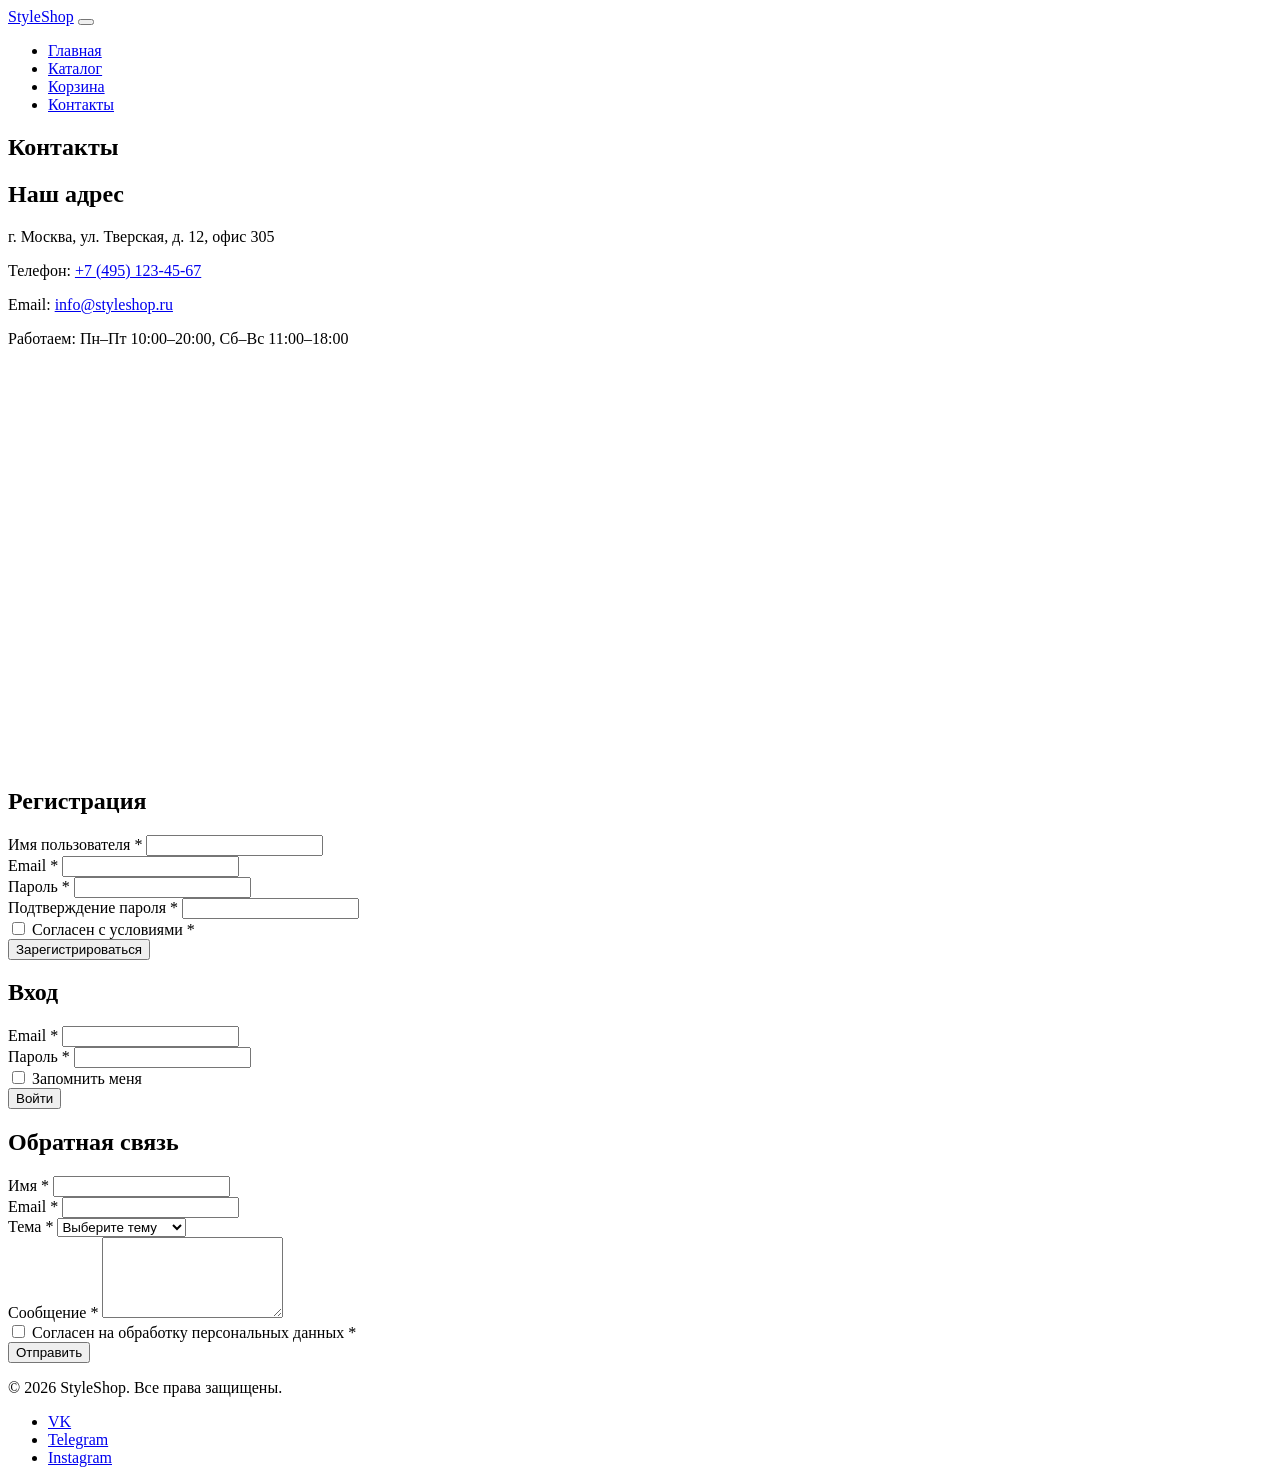
==== contacts.html @ 06dc9239 "Add files via upload" ====
<!DOCTYPE html>
<html lang="ru">
<head>
  <meta charset="UTF-8">
  <meta name="viewport" content="width=device-width, initial-scale=1.0">
  <title>Контакты — StyleShop</title>
  <link rel="preconnect" href="https://fonts.googleapis.com">
  <link rel="preconnect" href="https://fonts.gstatic.com" crossorigin>
  <link href="https://fonts.googleapis.com/css2?family=Inter:wght@400;500;600;700&display=swap" rel="stylesheet">
  <link rel="stylesheet" href="css/style.css">
</head>
<body>

  <header class="header">
    <div class="container header__inner">
      <a href="index.html" class="header__logo logo">StyleShop</a>

      <button class="header__burger burger" aria-label="Открыть меню" aria-expanded="false" aria-controls="main-nav">
        <span class="burger__line"></span>
        <span class="burger__line"></span>
        <span class="burger__line"></span>
      </button>

      <nav class="header__nav nav" id="main-nav">
        <ul class="nav__list">
          <li class="nav__item"><a href="index.html" class="nav__link">Главная</a></li>
          <li class="nav__item"><a href="catalog.html" class="nav__link">Каталог</a></li>
          <li class="nav__item"><a href="cart.html" class="nav__link">Корзина</a></li>
          <li class="nav__item"><a href="contacts.html" class="nav__link nav__link--active">Контакты</a></li>
        </ul>
      </nav>
    </div>
  </header>

  <main class="main">

    <!-- АДРЕС + КАРТА -->
    <section class="contacts">
      <div class="container">
        <h1 class="section-title">Контакты</h1>

        <div class="contacts__grid">
          <div class="contacts__info">
            <h2 class="contacts__subtitle">Наш адрес</h2>
            <p class="contacts__text">г. Москва, ул. Тверская, д. 12, офис 305</p>
            <p class="contacts__text">Телефон: <a href="tel:+74951234567" class="contacts__link">+7 (495) 123-45-67</a></p>
            <p class="contacts__text">Email: <a href="mailto:info@styleshop.ru" class="contacts__link">info@styleshop.ru</a></p>
            <p class="contacts__text">Работаем: Пн–Пт 10:00–20:00, Сб–Вс 11:00–18:00</p>
          </div>

          <div class="contacts__map map">
            <iframe
              src="https://www.google.com/maps/embed?pb=!1m18!1m12!1m3!1d2245.9!2d37.605!3d55.765!2m3!1f0!2f0!3f0!3m2!1i1024!2i768!4f13.1!3m3!1m2!1s0x0%3A0x0!2zNTXCsDQ1JzU0LjAiTiAzN8KwMzYnMTguMCJF!5e0!3m2!1sru!2sru!4v1700000000000"
              width="100%" height="400" style="border:0;"
              allowfullscreen loading="lazy"
              title="Карта: наш офис на Тверской">
            </iframe>
          </div>
        </div>
      </div>
    </section>

    <!-- ФОРМЫ -->
    <section class="forms">
      <div class="container forms__grid">

        <!-- Регистрация -->
        <form class="form form_registration" action="#" method="post">
          <h2 class="form__title">Регистрация</h2>

          <div class="form__field">
            <label for="reg-username" class="form__label">Имя пользователя <span class="form__required">*</span></label>
            <input type="text" id="reg-username" name="username" class="form__input" required minlength="3" autocomplete="username">
          </div>

          <div class="form__field">
            <label for="reg-email" class="form__label">Email <span class="form__required">*</span></label>
            <input type="email" id="reg-email" name="email" class="form__input" required autocomplete="email">
          </div>

          <div class="form__field">
            <label for="reg-password" class="form__label">Пароль <span class="form__required">*</span></label>
            <input type="password" id="reg-password" name="password" class="form__input" required minlength="8" autocomplete="new-password">
          </div>

          <div class="form__field">
            <label for="reg-password-confirm" class="form__label">Подтверждение пароля <span class="form__required">*</span></label>
            <input type="password" id="reg-password-confirm" name="password_confirm" class="form__input" required autocomplete="new-password">
          </div>

          <div class="form__field form__field_checkbox">
            <input type="checkbox" id="reg-terms" name="terms" class="form__checkbox" required>
            <label for="reg-terms" class="form__label form__label_checkbox">Согласен с условиями <span class="form__required">*</span></label>
          </div>

          <button type="submit" class="button button_theme_primary button_size_l form__submit">Зарегистрироваться</button>
        </form>

        <!-- Вход -->
        <form class="form form_login" action="#" method="post">
          <h2 class="form__title">Вход</h2>

          <div class="form__field">
            <label for="login-email" class="form__label">Email <span class="form__required">*</span></label>
            <input type="email" id="login-email" name="email" class="form__input" required autocomplete="username">
          </div>

          <div class="form__field">
            <label for="login-password" class="form__label">Пароль <span class="form__required">*</span></label>
            <input type="password" id="login-password" name="password" class="form__input" required autocomplete="current-password">
          </div>

          <div class="form__field form__field_checkbox">
            <input type="checkbox" id="login-remember" name="remember" class="form__checkbox">
            <label for="login-remember" class="form__label form__label_checkbox">Запомнить меня</label>
          </div>

          <button type="submit" class="button button_theme_primary button_size_l form__submit">Войти</button>
        </form>

        <!-- Обратная связь -->
        <form class="form form_feedback" action="#" method="post">
          <h2 class="form__title">Обратная связь</h2>

          <div class="form__field">
            <label for="fb-name" class="form__label">Имя <span class="form__required">*</span></label>
            <input type="text" id="fb-name" name="name" class="form__input" required autocomplete="name">
          </div>

          <div class="form__field">
            <label for="fb-email" class="form__label">Email <span class="form__required">*</span></label>
            <input type="email" id="fb-email" name="email" class="form__input" required autocomplete="email">
          </div>

          <div class="form__field">
            <label for="fb-subject" class="form__label">Тема <span class="form__required">*</span></label>
            <select id="fb-subject" name="subject" class="form__select" required>
              <option value="">Выберите тему</option>
              <option value="order">Вопрос по заказу</option>
              <option value="delivery">Доставка</option>
              <option value="return">Возврат</option>
              <option value="other">Другое</option>
            </select>
          </div>

          <div class="form__field">
            <label for="fb-message" class="form__label">Сообщение <span class="form__required">*</span></label>
            <textarea id="fb-message" name="message" class="form__textarea" rows="5" required></textarea>
          </div>

          <div class="form__field form__field_checkbox">
            <input type="checkbox" id="fb-privacy" name="privacy" class="form__checkbox" required>
            <label for="fb-privacy" class="form__label form__label_checkbox">Согласен на обработку персональных данных <span class="form__required">*</span></label>
          </div>

          <button type="submit" class="button button_theme_primary button_size_l form__submit">Отправить</button>
        </form>

      </div>
    </section>
  </main>

  <footer class="footer">
    <div class="container footer__inner">
      <p class="footer__copy">© 2026 StyleShop. Все права защищены.</p>
      <ul class="footer__socials">
        <li><a href="#" class="footer__link">VK</a></li>
        <li><a href="#" class="footer__link">Telegram</a></li>
        <li><a href="#" class="footer__link">Instagram</a></li>
      </ul>
    </div>
  </footer>

  <script src="js/script.js"></script>
</body>
</html>
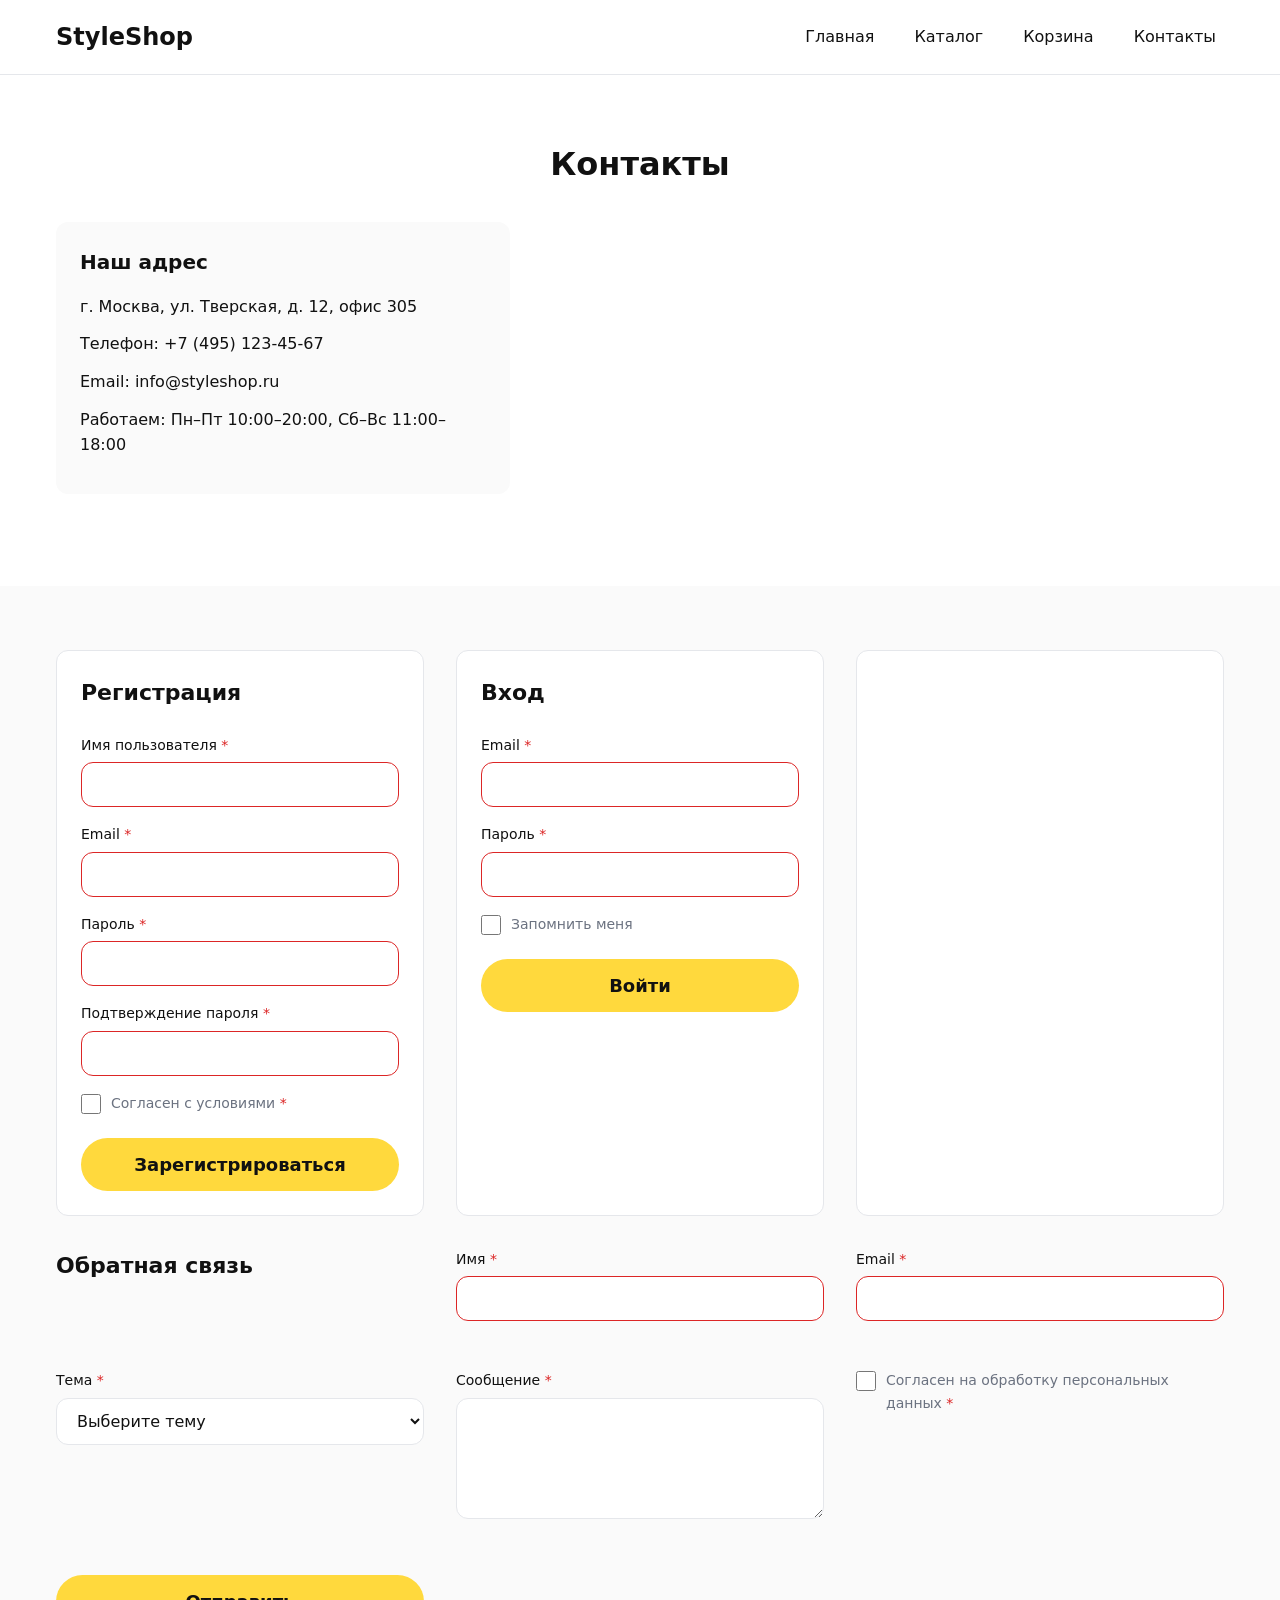
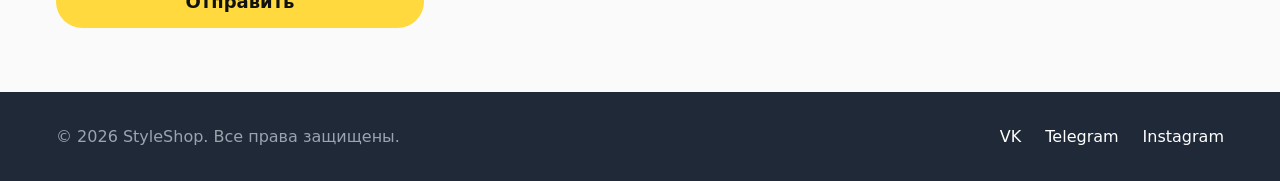
==== commit 5e53261b: "Подключение фронтенда к API, поиск, seed товаров" ====
--- a/contacts.html
+++ b/contacts.html
@@ -65,7 +65,7 @@
       <div class="container forms__grid">
 
         <!-- Регистрация -->
-        <form class="form form_registration" action="#" method="post">
+   <form class="form form_registration" novalidate>
           <h2 class="form__title">Регистрация</h2>
 
           <div class="form__field">
@@ -97,7 +97,7 @@
         </form>
 
         <!-- Вход -->
-        <form class="form form_login" action="#" method="post">
+<form class="form form_login" novalidate>
           <h2 class="form__title">Вход</h2>
 
           <div class="form__field">
@@ -119,7 +119,7 @@
         </form>
 
         <!-- Обратная связь -->
-        <form class="form form_feedback" action="#" method="post">
+       <form class="form form_feedback" novalidate></form>
           <h2 class="form__title">Обратная связь</h2>
 
           <div class="form__field">
--- a/css/style.css
+++ b/css/style.css
@@ -0,0 +1,960 @@
+/* ========== БАЗА ========== */
+*,
+*::before,
+*::after {
+  box-sizing: border-box;
+  margin: 0;
+  padding: 0;
+}
+
+:root {
+  --color-accent: #ffd93d;
+  --color-accent-dark: #f5c518;
+  --color-dark: #111111;
+  --color-dark-hover: #2a2a2a;
+  --color-text: #111111;
+  --color-text-muted: #6b7280;
+  --color-bg: #ffffff;
+  --color-bg-alt: #fafafa;
+  --color-border: #e5e7eb;
+  --radius: 12px;
+  --radius-pill: 999px;
+  --container: 1200px;
+  --font: 'Inter', system-ui, -apple-system, sans-serif;
+}
+
+html {
+  font-size: 16px;
+  scroll-behavior: smooth;
+}
+
+body {
+  font-family: var(--font);
+  font-size: 1rem;
+  line-height: 1.6;
+  color: var(--color-text);
+  background: var(--color-bg);
+  -webkit-font-smoothing: antialiased;
+}
+
+img {
+  max-width: 100%;
+  height: auto;
+  display: block;
+}
+
+a {
+  color: inherit;
+  text-decoration: none;
+}
+
+ul, ol {
+  list-style: none;
+}
+
+.container {
+  max-width: var(--container);
+  margin: 0 auto;
+  padding: 0 1rem;
+}
+
+.section-title {
+  font-size: clamp(1.5rem, 3vw, 2rem);
+  font-weight: 700;
+  margin-bottom: 2rem;
+  text-align: center;
+}
+
+/* ========== КНОПКИ ========== */
+.button {
+  display: inline-flex;
+  align-items: center;
+  justify-content: center;
+  gap: 0.5rem;
+  padding: 0.75rem 1.5rem;
+  border: none;
+  border-radius: var(--radius-pill);
+  font-family: inherit;
+  font-size: 1rem;
+  font-weight: 600;
+  cursor: pointer;
+  transition: all 0.15s ease;
+  text-align: center;
+}
+
+.button_theme_dark {
+  background-color: var(--color-dark);
+  color: #fff;
+}
+.button_theme_dark:hover {
+  background-color: var(--color-dark-hover);
+  transform: translateY(-2px);
+}
+.button_theme_dark:focus-visible {
+  outline: 2px solid var(--color-accent);
+  outline-offset: 2px;
+}
+.button_theme_dark:active { transform: scale(0.98); }
+.button_theme_dark:disabled {
+  opacity: 0.5;
+  cursor: not-allowed;
+  pointer-events: none;
+}
+
+.button_theme_primary {
+  background-color: var(--color-accent);
+  color: var(--color-dark);
+}
+.button_theme_primary:hover { background-color: var(--color-accent-dark); }
+.button_theme_primary:focus-visible {
+  outline: 2px solid var(--color-dark);
+  outline-offset: 2px;
+}
+.button_theme_primary:active { transform: scale(0.98); }
+
+.button_theme_secondary {
+  background-color: #f3f4f6;
+  color: var(--color-dark);
+}
+.button_theme_secondary:hover { background-color: #e5e7eb; }
+
+.button_size_s { padding: 0.5rem 1rem; font-size: 0.875rem; }
+.button_size_l { padding: 1rem 2rem; font-size: 1.125rem; }
+
+@media (prefers-reduced-motion: reduce) {
+  .button { transition: none; }
+  .button:hover { transform: none; }
+}
+
+/* ========== ШАПКА ========== */
+.header {
+  background: #fff;
+  border-bottom: 1px solid var(--color-border);
+  position: sticky;
+  top: 0;
+  z-index: 100;
+}
+
+.header__inner {
+  display: flex;
+  justify-content: space-between;
+  align-items: center;
+  padding-top: 1rem;
+  padding-bottom: 1rem;
+  position: relative;
+}
+
+.logo {
+  font-size: 1.5rem;
+  font-weight: 700;
+  color: var(--color-primary);
+}
+
+.nav__list {
+  display: none;
+  flex-direction: column;
+  position: absolute;
+  top: 100%;
+  left: 0;
+  width: 100%;
+  background: #fff;
+  border-bottom: 1px solid var(--color-border);
+  padding: 1rem 0;
+}
+
+.nav__list.active { display: flex; }
+
+.nav__link {
+  display: block;
+  padding: 0.75rem 1rem;
+  font-weight: 500;
+  color: var(--color-text);
+  transition: color 0.15s;
+}
+.nav__link:hover { color: var(--color-primary); }
+.nav__link--active { color: var(--color-primary); }
+
+/* Бургер */
+.burger {
+  display: flex;
+  flex-direction: column;
+  gap: 5px;
+  background: none;
+  border: none;
+  cursor: pointer;
+  padding: 8px;
+}
+.burger__line {
+  display: block;
+  width: 24px;
+  height: 2px;
+  background: var(--color-text);
+  transition: transform 0.3s ease, opacity 0.3s ease;
+}
+.burger[aria-expanded="true"] .burger__line:nth-child(1) {
+  transform: translateY(7px) rotate(45deg);
+}
+.burger[aria-expanded="true"] .burger__line:nth-child(2) { opacity: 0; }
+.burger[aria-expanded="true"] .burger__line:nth-child(3) {
+  transform: translateY(-7px) rotate(-45deg);
+}
+
+/* ========== HERO ========== */
+.hero {
+    background: #fff;
+    padding: 2rem 0 4rem;
+  }
+  
+  .hero__inner {
+    display: flex;
+    flex-direction: column;
+    gap: 2rem;
+    align-items: center;
+  }
+  
+  .hero__content { flex: 1; text-align: center; }
+  
+  .hero__title {
+    font-size: clamp(2rem, 6vw, 4rem);
+    font-weight: 900;
+    line-height: 1.05;
+    letter-spacing: -0.02em;
+    margin-bottom: 1.25rem;
+    text-transform: uppercase;
+  }
+  
+  .hero__accent {
+    background: var(--color-accent);
+    padding: 0 0.4rem;
+    display: inline-block;
+  }
+  
+  .hero__text {
+    font-size: 1.125rem;
+    color: var(--color-text-muted);
+    margin-bottom: 2rem;
+    max-width: 480px;
+    margin-left: auto;
+    margin-right: auto;
+  }
+  
+  .hero__image-wrap {
+    flex: 1;
+    width: 100%;
+    max-width: 560px;
+    position: relative;
+  }
+  
+  .hero__image-wrap::before {
+    content: '';
+    position: absolute;
+    inset: -12px -12px 12px 12px;
+    border: 2px solid var(--color-dark);
+    border-radius: var(--radius);
+    z-index: 0;
+    box-shadow: 0 8px 20px rgba(0, 0, 0, 0.1);
+  }
+  
+  .hero__image {
+    position: relative;
+    z-index: 1;
+    width: 100%;
+    aspect-ratio: 7 / 8;
+    object-fit: cover;
+    border-radius: var(--radius);
+    border: 8px solid #ffffff;
+    box-shadow: 0 12px 32px rgba(0, 0, 0, 0.15);
+  }
+  
+  /* ========== БРЕНДЫ ========== */
+  .brands {
+    background: var(--color-accent);
+    padding: 1.5rem 0;
+    overflow: hidden;
+  }
+  
+  .brands__list {
+    display: flex;
+    gap: 2rem;
+    justify-content: space-between;
+    align-items: center;
+    flex-wrap: wrap;
+  }
+  
+  .brands__item {
+    font-size: 1.25rem;
+    font-weight: 700;
+    color: var(--color-dark);
+    text-transform: uppercase;
+    letter-spacing: 0.05em;
+    opacity: 0.85;
+    transition: opacity 0.15s;
+  }
+  .brands__item:hover { opacity: 1; }
+  
+  /* ========== НОВИНКИ ========== */
+  .new-arrivals {
+    padding: 4rem 0;
+  }
+  
+  .new-arrivals__title {
+    font-size: clamp(1.5rem, 3vw, 2rem);
+    font-weight: 800;
+    text-transform: uppercase;
+    margin-bottom: 2rem;
+  }
+  
+  .new-arrivals__grid {
+    display: grid;
+    grid-template-columns: 1fr;
+    gap: 1.5rem;
+  }
+  
+  .category-card {
+    display: flex;
+    flex-direction: column;
+    border-radius: var(--radius);
+    overflow: hidden;
+    transition: transform 0.2s ease;
+  }
+  .category-card:hover { transform: translateY(-4px); }
+  
+  .category-card__image {
+    width: 100%;
+    aspect-ratio: 5 / 6;
+    object-fit: cover;
+    background: #e5e7eb;
+  }
+  
+  .category-card__info {
+    padding: 1rem 0;
+    display: flex;
+    justify-content: space-between;
+    align-items: center;
+    gap: 1rem;
+  }
+  
+  .category-card__title {
+    font-size: 1.125rem;
+    font-weight: 600;
+  }
+  
+  .category-card__link {
+    font-size: 0.875rem;
+    font-weight: 600;
+    color: var(--color-text-muted);
+    white-space: nowrap;
+    transition: color 0.15s;
+  }
+  .category-card:hover .category-card__link { color: var(--color-dark); }
+  
+  /* ========== PAYDAY SALE ========== */
+  .sale {
+    background: var(--color-accent);
+    padding: 3rem 0;
+    margin: 2rem 0;
+    border-radius: var(--radius);
+    overflow: hidden;
+  }
+  
+  .sale__inner {
+    display: flex;
+    flex-direction: column;
+    gap: 2rem;
+    align-items: center;
+  }
+  
+  .sale__content { flex: 1; text-align: center; }
+  
+  .sale__label {
+    font-size: 0.875rem;
+    font-weight: 600;
+    text-transform: uppercase;
+    letter-spacing: 0.1em;
+    margin-bottom: 0.5rem;
+  }
+  
+  .sale__title {
+    font-size: clamp(2rem, 5vw, 3.5rem);
+    font-weight: 900;
+    line-height: 1;
+    text-transform: uppercase;
+    letter-spacing: -0.02em;
+    margin-bottom: 0.75rem;
+  }
+  
+  .sale__text {
+    font-size: 1.125rem;
+    margin-bottom: 1.5rem;
+  }
+  
+  .sale__image {
+    flex: 1;
+    width: 100%;
+    max-width: 500px;
+    aspect-ratio: 6 / 7;
+    object-fit: cover;
+    border-radius: var(--radius);
+  }
+  
+  /* ========== CTA ========== */
+  .cta {
+    padding: 4rem 0;
+    background: var(--color-dark);
+    color: #fff;
+  }
+  .cta__inner { text-align: center; }
+  .cta__title {
+    font-size: clamp(1.5rem, 4vw, 2.5rem);
+    font-weight: 800;
+    text-transform: uppercase;
+    margin-bottom: 0.75rem;
+  }
+  .cta__text {
+    font-size: 1.125rem;
+    margin-bottom: 2rem;
+    opacity: 0.8;
+  }
+
+/* ========== ПОДВАЛ ========== */
+.footer {
+  background: #1f2937;
+  color: #fff;
+  padding: 2rem 0;
+}
+.footer__inner {
+  display: flex;
+  flex-direction: column;
+  gap: 1rem;
+  align-items: center;
+  text-align: center;
+}
+.footer__copy { color: #9ca3af; }
+.footer__socials {
+  display: flex;
+  gap: 1.5rem;
+}
+.footer__link {
+  color: #fff;
+  transition: color 0.15s;
+}
+.footer__link:hover { color: var(--color-primary); }
+
+/* ========== ПЛАНШЕТ (≥768px) ========== */
+@media (min-width: 768px) {
+  .burger { display: none; }
+
+  .nav__list {
+    display: flex;
+    flex-direction: row;
+    position: static;
+    width: auto;
+    background: none;
+    border: none;
+    padding: 0;
+    gap: 1.5rem;
+  }
+  .nav__link { padding: 0.5rem; }
+
+  .hero__inner {
+    flex-direction: row;
+    text-align: left;
+  }
+  .hero__content { text-align: left; }
+
+  .features__list {
+    flex-direction: row;
+  }
+  .features__item { flex: 1; }
+
+  .footer__inner {
+    flex-direction: row;
+    justify-content: space-between;
+    text-align: left;
+  }
+}
+
+/* ========== ДЕСКТОП (≥1200px) ========== */
+@media (min-width: 1200px) {
+  .hero { padding: 5rem 0; }
+  .features { padding: 6rem 0; }
+  .steps { padding: 6rem 0; }
+}
+/* ========== КАТАЛОГ ========== */
+.catalog {
+    padding: 3rem 0;
+  }
+  
+  .category {
+    margin-bottom: 3rem;
+  }
+  
+  .category__title {
+    font-size: 1.5rem;
+    font-weight: 600;
+    margin-bottom: 1.5rem;
+    padding-bottom: 0.5rem;
+    border-bottom: 2px solid var(--color-border);
+  }
+  
+  .category__grid {
+    display: grid;
+    grid-template-columns: 1fr;
+    gap: 1.5rem;
+  }
+  
+  /* ========== КАРТОЧКА ТОВАРА ========== */
+  .product-card {
+    display: flex;
+    flex-direction: column;
+    padding: 1rem;
+    border: 1px solid var(--color-border);
+    border-radius: var(--radius);
+    background: #fff;
+    transition: box-shadow 0.2s ease, transform 0.2s ease;
+  }
+  
+  .product-card:hover {
+    box-shadow: 0 4px 16px rgba(0, 0, 0, 0.08);
+    transform: translateY(-2px);
+  }
+  
+  .product-card__image {
+    width: 100%;
+    aspect-ratio: 3 / 4;
+    object-fit: cover;
+    border-radius: var(--radius);
+    background: #e5e7eb;
+    margin-bottom: 1rem;
+  }
+  
+  .product-card__title {
+    font-size: 1.125rem;
+    font-weight: 600;
+    margin-bottom: 0.5rem;
+  }
+  
+  .product-card__price {
+    font-size: 1.25rem;
+    font-weight: 700;
+    color: var(--color-primary);
+    margin-bottom: 1rem;
+  }
+  
+  .product-card__button {
+    margin-top: auto;
+    width: 100%;
+  }
+  
+  /* ========== КАТАЛОГ: ПЛАНШЕТ ========== */
+  @media (min-width: 768px) {
+    .category__grid {
+      grid-template-columns: repeat(2, 1fr);
+    }
+  }
+  
+  /* ========== КАТАЛОГ: ДЕСКТОП ========== */
+  @media (min-width: 1200px) {
+    .catalog { padding: 4rem 0; }
+  
+    .category__grid {
+      grid-template-columns: repeat(3, 1fr);
+      gap: 2rem;
+    }
+  }
+  
+  @media (prefers-reduced-motion: reduce) {
+    .product-card { transition: none; }
+    .product-card:hover { transform: none; }
+  }
+  /* ========== КОРЗИНА ========== */
+.cart {
+    padding: 3rem 0;
+  }
+  
+  .cart__table-wrap {
+    overflow-x: auto;
+    border: 1px solid var(--color-border);
+    border-radius: var(--radius);
+    margin-bottom: 2rem;
+  }
+  
+  .cart__table {
+    width: 100%;
+    border-collapse: collapse;
+    font-size: 0.95rem;
+  }
+  
+  .cart__table th,
+  .cart__table td {
+    padding: 1rem;
+    text-align: left;
+    border-bottom: 1px solid var(--color-border);
+  }
+  
+  .cart__table thead th {
+    background: var(--color-bg-alt);
+    font-weight: 600;
+    font-size: 0.875rem;
+    text-transform: uppercase;
+    letter-spacing: 0.03em;
+    color: var(--color-text-muted);
+  }
+  
+  .cart__table tbody tr:last-child td {
+    border-bottom: none;
+  }
+  
+  .cart__table tbody tr:hover {
+    background: var(--color-bg-alt);
+  }
+  
+  .cart__table tfoot td {
+    background: var(--color-bg-alt);
+    font-weight: 700;
+    font-size: 1.125rem;
+    border-top: 2px solid var(--color-border);
+  }
+  
+  .cart__total-label {
+    text-align: right;
+  }
+  
+  .cart__total-value {
+    color: var(--color-primary);
+    white-space: nowrap;
+  }
+  
+  .cart__actions {
+    display: flex;
+    flex-direction: column;
+    gap: 1rem;
+  }
+  
+  /* ========== КОРЗИНА: ПЛАНШЕТ ========== */
+  @media (min-width: 768px) {
+    .cart__actions {
+      flex-direction: row;
+      justify-content: flex-end;
+    }
+  }
+  
+  /* ========== КОРЗИНА: МОБИЛЬНАЯ ТАБЛИЦА (карточки) ========== */
+  @media (max-width: 767px) {
+    .cart__table thead {
+      display: none;
+    }
+  
+    .cart__table,
+    .cart__table tbody,
+    .cart__table tr,
+    .cart__table td,
+    .cart__table tfoot {
+      display: block;
+      width: 100%;
+    }
+  
+    .cart__table tr {
+      padding: 1rem 0;
+      border-bottom: 1px solid var(--color-border);
+    }
+  
+    .cart__table td {
+      display: flex;
+      justify-content: space-between;
+      padding: 0.5rem 1rem;
+      border: none;
+      text-align: right;
+    }
+  
+    .cart__table td::before {
+      content: attr(data-label);
+      font-weight: 600;
+      color: var(--color-text-muted);
+      text-align: left;
+      margin-right: 1rem;
+    }
+  
+    .cart__table tfoot td {
+      display: flex;
+      justify-content: space-between;
+      padding: 1rem;
+    }
+  
+    .cart__total-label {
+      text-align: left;
+    }
+  }
+  /* ========== КОНТАКТЫ ========== */
+.contacts {
+    padding: 3rem 0;
+  }
+  
+  .contacts__grid {
+    display: grid;
+    grid-template-columns: 1fr;
+    gap: 2rem;
+  }
+  
+  .contacts__info {
+    background: var(--color-bg-alt);
+    padding: 1.5rem;
+    border-radius: var(--radius);
+  }
+  
+  .contacts__subtitle {
+    font-size: 1.25rem;
+    font-weight: 600;
+    margin-bottom: 1rem;
+  }
+  
+  .contacts__text {
+    margin-bottom: 0.75rem;
+    color: var(--color-text);
+  }
+  
+  .contacts__link {
+    color: var(--color-primary);
+    transition: color 0.15s;
+  }
+  .contacts__link:hover {
+    color: var(--color-primary-dark);
+    text-decoration: underline;
+  }
+  
+  .map {
+    border-radius: var(--radius);
+    overflow: hidden;
+    min-height: 300px;
+  }
+  .map iframe {
+    display: block;
+    width: 100%;
+    height: 100%;
+    min-height: 300px;
+  }
+  
+  /* ========== ФОРМЫ: СЕТКА ========== */
+  .forms {
+    padding: 3rem 0;
+    background: var(--color-bg-alt);
+  }
+  
+  .forms__grid {
+    display: grid;
+    grid-template-columns: 1fr;
+    gap: 2rem;
+  }
+  
+  /* ========== ФОРМА (общие стили) ========== */
+  .form {
+    background: #fff;
+    padding: 1.5rem;
+    border-radius: var(--radius);
+    border: 1px solid var(--color-border);
+  }
+  
+  .form__title {
+    font-size: 1.375rem;
+    font-weight: 700;
+    margin-bottom: 1.5rem;
+  }
+  
+  .form__field {
+    margin-bottom: 1rem;
+  }
+  
+  .form__label {
+    display: block;
+    font-size: 0.875rem;
+    font-weight: 500;
+    margin-bottom: 0.375rem;
+    color: var(--color-text);
+  }
+  
+  .form__required {
+    color: #dc2626;
+  }
+  
+  .form__input,
+  .form__select,
+  .form__textarea {
+    display: block;
+    width: 100%;
+    padding: 0.75rem 1rem;
+    font-family: inherit;
+    font-size: 1rem;
+    color: var(--color-text);
+    background: #fff;
+    border: 1px solid var(--color-border);
+    border-radius: var(--radius);
+    transition: border-color 0.15s, box-shadow 0.15s;
+    min-height: 44px;
+  }
+  
+  .form__input:focus,
+  .form__select:focus,
+  .form__textarea:focus {
+    outline: none;
+    border-color: var(--color-primary);
+    box-shadow: 0 0 0 3px rgba(37, 99, 235, 0.15);
+  }
+  
+  .form__input:invalid:not(:placeholder-shown),
+  .form__input:not(:placeholder-shown):invalid {
+    border-color: #dc2626;
+  }
+  
+  .form__textarea {
+    resize: vertical;
+    min-height: 120px;
+  }
+  
+  /* Чекбоксы */
+  .form__field_checkbox {
+    display: flex;
+    align-items: flex-start;
+    gap: 0.625rem;
+  }
+  
+  .form__checkbox {
+    flex-shrink: 0;
+    width: 20px;
+    height: 20px;
+    margin-top: 2px;
+    accent-color: var(--color-primary);
+    cursor: pointer;
+  }
+  
+  .form__label_checkbox {
+    font-size: 0.875rem;
+    font-weight: 400;
+    color: var(--color-text-muted);
+    cursor: pointer;
+    margin-bottom: 0;
+  }
+  
+  .form__submit {
+    width: 100%;
+    margin-top: 0.5rem;
+  }
+  
+  /* ========== ПЛАНШЕТ ========== */
+  @media (min-width: 768px) {
+    .contacts__grid {
+      grid-template-columns: 1fr 1.5fr;
+      align-items: start;
+    }
+  
+    .forms__grid {
+      grid-template-columns: repeat(2, 1fr);
+    }
+  
+    .form_feedback {
+      grid-column: 1 / -1;
+    }
+  }
+  
+  /* ========== ДЕСКТОП ========== */
+  @media (min-width: 1200px) {
+    .contacts { padding: 4rem 0; }
+    .forms { padding: 4rem 0; }
+  
+    .forms__grid {
+      grid-template-columns: repeat(3, 1fr);
+    }
+  
+    .form_feedback {
+      grid-column: auto;
+    }
+  }
+  /* ========== СОСТОЯНИЕ ОШИБКИ У ПОЛЯ ========== */
+.form__input:invalid:not(:placeholder-shown) {
+    border-color: #dc2626;
+  }
+  
+  .form__input:invalid:not(:placeholder-shown):focus {
+    box-shadow: 0 0 0 3px rgba(220, 38, 38, 0.15);
+  }
+  
+  /* Placeholder для работы :not(:placeholder-shown) */
+  .form__input::placeholder {
+    color: #9ca3af;
+    opacity: 1;
+  }
+  /* ========== ГЛАВНАЯ: ПЛАНШЕТ ========== */
+@media (min-width: 768px) {
+    .hero__inner {
+      flex-direction: row;
+      align-items: center;
+      text-align: left;
+    }
+    .hero__content { text-align: left; }
+    .hero__text { margin-left: 0; margin-right: 0; }
+  
+    .new-arrivals__grid {
+      grid-template-columns: repeat(3, 1fr);
+    }
+  
+    .sale__inner {
+      flex-direction: row;
+      text-align: left;
+    }
+    .sale__content { text-align: left; }
+  }
+  
+  /* ========== ГЛАВНАЯ: ДЕСКТОП ========== */
+  @media (min-width: 1200px) {
+    .hero { padding: 3rem 0 6rem; }
+    .new-arrivals { padding: 6rem 0; }
+    .sale { padding: 5rem 3rem; }
+    .cta { padding: 6rem 0; }
+  }
+/* ========== ПОИСК ========== */
+.search {
+  position: relative;
+  max-width: 500px;
+  margin: 0 auto 2rem;
+}
+
+.search__input {
+  width: 100%;
+  padding: 0.75rem 1rem;
+  border: 1px solid var(--color-border);
+  border-radius: var(--radius-pill);
+  font-size: 1rem;
+  font-family: inherit;
+}
+
+.search__input:focus {
+  outline: none;
+  border-color: var(--color-accent);
+}
+
+.search__results {
+  position: absolute;
+  top: 100%;
+  left: 0;
+  right: 0;
+  background: #fff;
+  border: 1px solid var(--color-border);
+  border-radius: var(--radius);
+  margin-top: 0.5rem;
+  max-height: 300px;
+  overflow-y: auto;
+  z-index: 10;
+}
+
+.search-result {
+  padding: 0.75rem 1rem;
+  border-bottom: 1px solid var(--color-border);
+  font-size: 0.95rem;
+}
+
+.search-result:last-child {
+  border-bottom: none;
+}
+
+.search-result:hover {
+  background: var(--color-bg-alt);
+}
